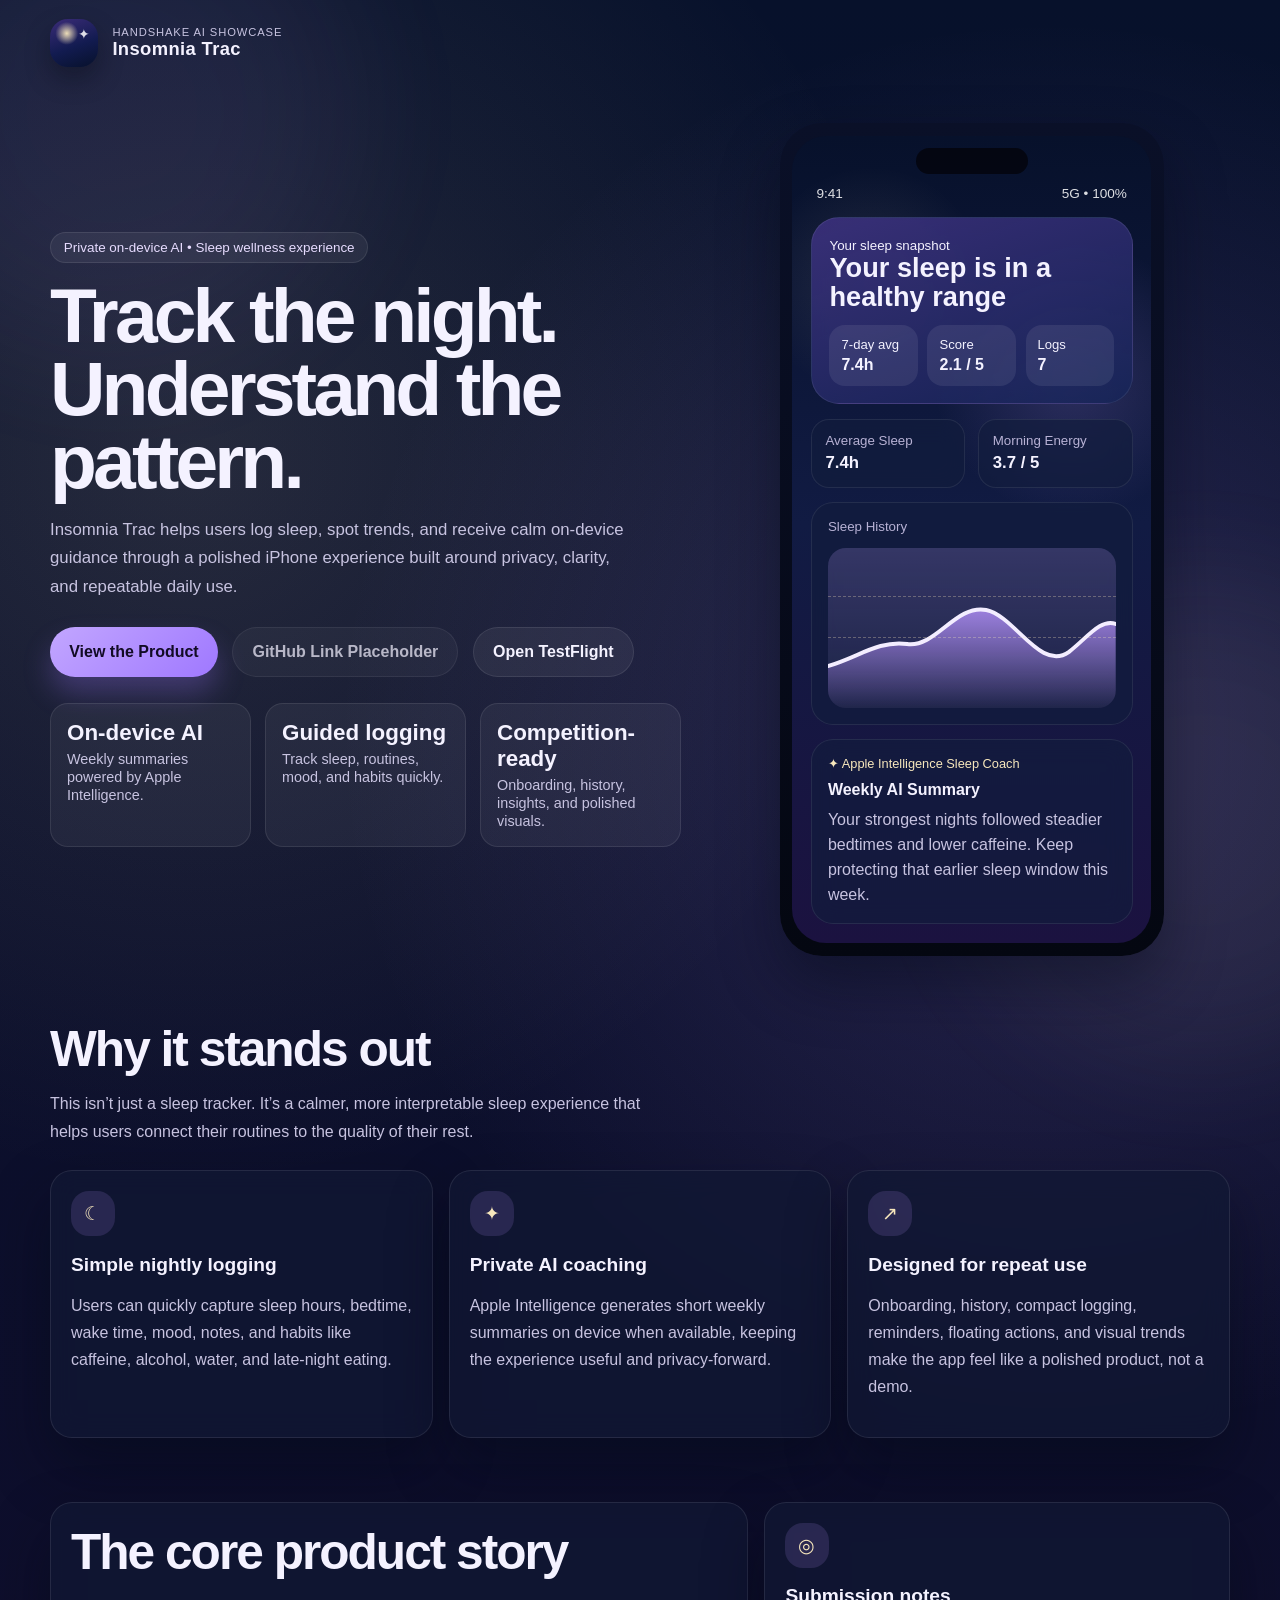
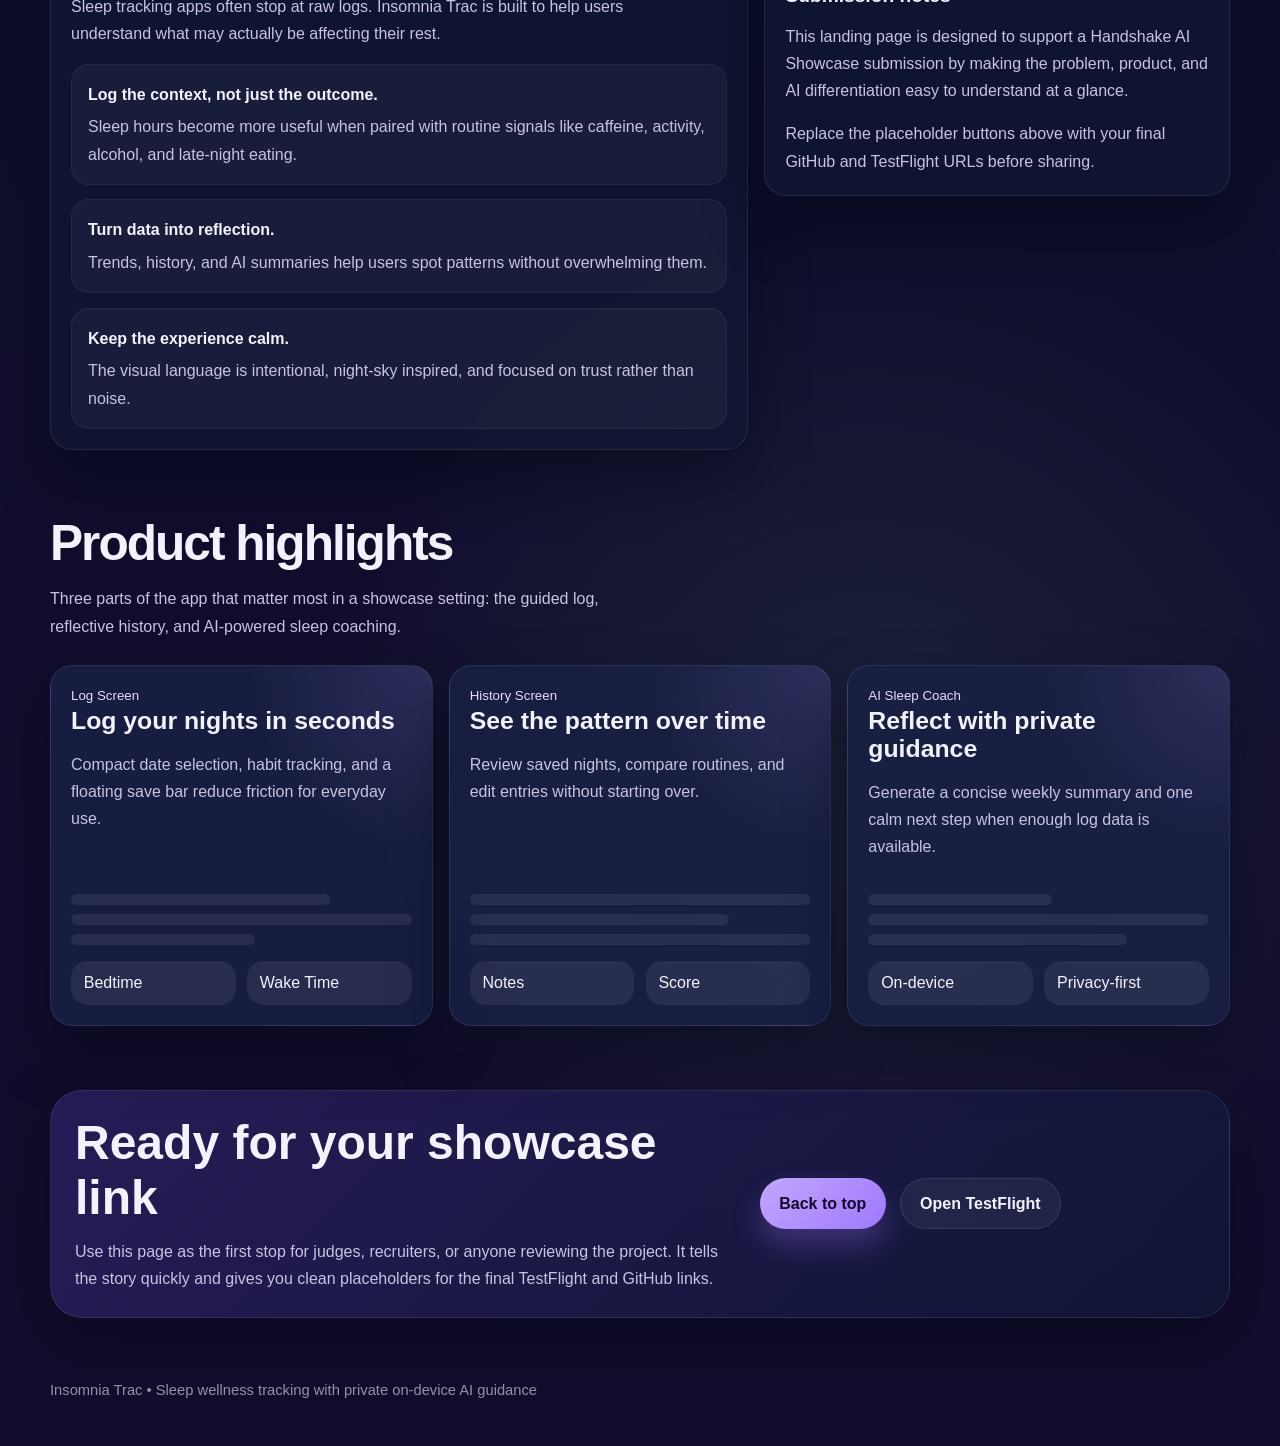
==== docs/index.html @ ce05b3ff "app creation" ====
<!DOCTYPE html>
<html lang="en">
<head>
    <meta charset="UTF-8">
    <meta name="viewport" content="width=device-width, initial-scale=1.0">
    <title>Insomnia Trac | Sleep Tracking With Private AI Guidance</title>
    <meta name="description" content="Insomnia Trac helps users log sleep, spot patterns, and get calm on-device AI guidance in a polished iPhone experience.">
    <style>
        :root {
            --bg-top: #07112b;
            --bg-bottom: #140c2d;
            --panel: rgba(17, 24, 52, 0.72);
            --panel-strong: rgba(24, 32, 68, 0.88);
            --line: rgba(255, 255, 255, 0.09);
            --text: #f4f2ff;
            --muted: #c7c3e0;
            --accent: #b894ff;
            --accent-soft: #e7dcff;
            --glow: #f7e7bc;
            --mint: #8bdcc1;
            --shadow: 0 28px 60px rgba(3, 7, 18, 0.42);
            --radius-xl: 32px;
            --radius-lg: 22px;
            --radius-md: 16px;
            --max-width: 1180px;
        }

        * {
            box-sizing: border-box;
        }

        html {
            scroll-behavior: smooth;
        }

        body {
            margin: 0;
            font-family: "Avenir Next", "Nunito Sans", "Trebuchet MS", sans-serif;
            color: var(--text);
            background:
                radial-gradient(circle at 15% 15%, rgba(247, 231, 188, 0.12), transparent 26%),
                radial-gradient(circle at 82% 24%, rgba(184, 148, 255, 0.18), transparent 28%),
                radial-gradient(circle at 68% 78%, rgba(139, 220, 193, 0.10), transparent 22%),
                linear-gradient(180deg, var(--bg-top), var(--bg-bottom));
            min-height: 100vh;
            overflow-x: hidden;
        }

        body::before,
        body::after {
            content: "";
            position: fixed;
            inset: auto;
            width: 30rem;
            height: 30rem;
            border-radius: 999px;
            filter: blur(72px);
            pointer-events: none;
            z-index: 0;
            opacity: 0.32;
            animation: drift 15s ease-in-out infinite alternate;
        }

        body::before {
            top: -8rem;
            left: -8rem;
            background: rgba(184, 148, 255, 0.24);
        }

        body::after {
            right: -10rem;
            bottom: -10rem;
            background: rgba(247, 231, 188, 0.18);
            animation-duration: 18s;
        }

        @keyframes drift {
            from {
                transform: translate3d(0, 0, 0) scale(0.96);
            }
            to {
                transform: translate3d(1.6rem, -1.2rem, 0) scale(1.05);
            }
        }

        @keyframes float {
            from {
                transform: translateY(0);
            }
            to {
                transform: translateY(-8px);
            }
        }

        @keyframes pulse {
            from {
                opacity: 0.65;
                transform: scale(0.98);
            }
            to {
                opacity: 1;
                transform: scale(1.03);
            }
        }

        a {
            color: inherit;
            text-decoration: none;
        }

        .page {
            position: relative;
            z-index: 1;
        }

        .container {
            width: min(var(--max-width), calc(100% - 2rem));
            margin: 0 auto;
        }

        .topbar {
            display: flex;
            align-items: center;
            justify-content: space-between;
            padding: 1.2rem 0 0.5rem;
        }

        .brand {
            display: flex;
            align-items: center;
            gap: 0.9rem;
        }

        .brand-mark {
            width: 3rem;
            height: 3rem;
            border-radius: 18px;
            background:
                radial-gradient(circle at 35% 30%, rgba(247, 231, 188, 0.95), transparent 25%),
                linear-gradient(160deg, #3b2c78, #121b50 56%, #07112b);
            box-shadow: 0 12px 24px rgba(5, 8, 18, 0.35);
            position: relative;
            overflow: hidden;
        }

        .brand-mark::after {
            content: "✦";
            position: absolute;
            right: 0.5rem;
            top: 0.45rem;
            font-size: 0.85rem;
            color: rgba(255, 255, 255, 0.85);
        }

        .brand-copy small {
            display: block;
            color: var(--muted);
            letter-spacing: 0.08em;
            text-transform: uppercase;
            font-size: 0.7rem;
        }

        .brand-copy strong {
            font-family: "Avenir Next Condensed", "Avenir Next", sans-serif;
            font-size: 1.15rem;
            letter-spacing: 0.02em;
        }

        .hero {
            display: grid;
            grid-template-columns: 1.1fr 0.9fr;
            gap: 2rem;
            align-items: center;
            padding: 3rem 0 2rem;
        }

        .eyebrow {
            display: inline-flex;
            align-items: center;
            gap: 0.5rem;
            padding: 0.45rem 0.8rem;
            border-radius: 999px;
            background: rgba(255, 255, 255, 0.06);
            border: 1px solid var(--line);
            color: var(--accent-soft);
            font-size: 0.84rem;
            margin-bottom: 1rem;
        }

        h1 {
            margin: 0;
            font-family: "Avenir Next Condensed", "Avenir Next", sans-serif;
            font-size: clamp(2.8rem, 6vw, 5rem);
            line-height: 0.95;
            letter-spacing: -0.05em;
        }

        .hero p {
            margin: 1.1rem 0 0;
            max-width: 36rem;
            color: var(--muted);
            font-size: 1.05rem;
            line-height: 1.7;
        }

        .hero-actions {
            display: flex;
            flex-wrap: wrap;
            gap: 0.9rem;
            margin-top: 1.6rem;
        }

        .button {
            display: inline-flex;
            align-items: center;
            justify-content: center;
            gap: 0.6rem;
            padding: 0.95rem 1.2rem;
            border-radius: 999px;
            font-weight: 700;
            transition: transform 180ms ease, background 180ms ease, border-color 180ms ease;
        }

        .button:hover {
            transform: translateY(-2px);
        }

        .button-primary {
            background: linear-gradient(135deg, #c2a6ff, #9f78ff);
            color: #120b25;
            box-shadow: 0 16px 28px rgba(159, 120, 255, 0.28);
        }

        .button-secondary {
            background: rgba(255, 255, 255, 0.06);
            border: 1px solid var(--line);
            color: var(--text);
        }

        .button-muted {
            opacity: 0.72;
            cursor: default;
        }

        .hero-stats {
            display: grid;
            grid-template-columns: repeat(3, minmax(0, 1fr));
            gap: 0.85rem;
            margin-top: 1.6rem;
        }

        .stat {
            background: rgba(255, 255, 255, 0.05);
            border: 1px solid var(--line);
            border-radius: 18px;
            padding: 1rem;
        }

        .stat strong {
            display: block;
            font-size: 1.4rem;
            margin-bottom: 0.25rem;
        }

        .stat span {
            color: var(--muted);
            font-size: 0.9rem;
        }

        .device-panel {
            display: flex;
            justify-content: center;
        }

        .device {
            width: min(100%, 24rem);
            padding: 0.8rem;
            border-radius: 42px;
            background: linear-gradient(180deg, #0a1028, #040711);
            box-shadow: var(--shadow);
            animation: float 4.5s ease-in-out infinite alternate;
        }

        .screen {
            position: relative;
            overflow: hidden;
            border-radius: 34px;
            min-height: 44rem;
            background:
                radial-gradient(circle at 22% 18%, rgba(247, 231, 188, 0.10), transparent 16%),
                radial-gradient(circle at 78% 30%, rgba(184, 148, 255, 0.18), transparent 22%),
                linear-gradient(180deg, #07112b, #111b43 48%, #1b1240);
            padding: 1.15rem;
        }

        .screen::before {
            content: "";
            position: absolute;
            top: 0.75rem;
            left: 50%;
            width: 7rem;
            height: 1.6rem;
            border-radius: 999px;
            transform: translateX(-50%);
            background: rgba(4, 6, 16, 0.92);
        }

        .status {
            display: flex;
            justify-content: space-between;
            align-items: center;
            margin-top: 2rem;
            color: rgba(255, 255, 255, 0.86);
            font-size: 0.85rem;
            padding: 0 0.35rem;
        }

        .app-shell {
            margin-top: 1rem;
        }

        .hero-card,
        .glass-card,
        .mini-card {
            border: 1px solid rgba(255, 255, 255, 0.08);
            backdrop-filter: blur(12px);
            background: rgba(19, 28, 61, 0.68);
        }

        .hero-card {
            border-radius: 28px;
            padding: 1.1rem;
            background: linear-gradient(160deg, rgba(60, 49, 126, 0.9), rgba(22, 37, 88, 0.82));
        }

        .hero-card .capsule-row {
            display: flex;
            gap: 0.6rem;
            margin-top: 0.9rem;
        }

        .capsule {
            flex: 1;
            border-radius: 16px;
            padding: 0.75rem;
            background: rgba(255, 255, 255, 0.08);
            font-size: 0.82rem;
        }

        .capsule strong {
            display: block;
            margin-top: 0.2rem;
            font-size: 1rem;
        }

        .grid {
            display: grid;
            grid-template-columns: repeat(2, minmax(0, 1fr));
            gap: 0.8rem;
            margin-top: 0.9rem;
        }

        .mini-card {
            border-radius: 18px;
            padding: 0.85rem;
        }

        .mini-card small,
        .glass-card small {
            color: rgba(231, 220, 255, 0.78);
            display: block;
            margin-bottom: 0.3rem;
        }

        .mini-card strong {
            font-size: 1.05rem;
        }

        .glass-card {
            border-radius: 22px;
            padding: 1rem;
            margin-top: 0.9rem;
        }

        .chart {
            margin-top: 0.85rem;
            height: 10rem;
            border-radius: 18px;
            background:
                linear-gradient(180deg, rgba(184, 148, 255, 0.18), rgba(184, 148, 255, 0.02)),
                rgba(255, 255, 255, 0.03);
            position: relative;
            overflow: hidden;
        }

        .chart::before,
        .chart::after {
            content: "";
            position: absolute;
            left: 0;
            right: 0;
            border-top: 1px dashed rgba(247, 231, 188, 0.3);
        }

        .chart::before {
            top: 30%;
        }

        .chart::after {
            top: 56%;
        }

        .chart svg {
            position: absolute;
            inset: 0;
            width: 100%;
            height: 100%;
        }

        .coach {
            display: grid;
            gap: 0.6rem;
        }

        .coach-badge {
            display: inline-flex;
            align-items: center;
            gap: 0.45rem;
            font-size: 0.8rem;
            color: var(--glow);
        }

        section {
            padding: 2rem 0;
        }

        .section-heading {
            max-width: 38rem;
            margin-bottom: 1.5rem;
        }

        .section-heading h2 {
            margin: 0;
            font-family: "Avenir Next Condensed", "Avenir Next", sans-serif;
            font-size: clamp(2rem, 4vw, 3.1rem);
            letter-spacing: -0.04em;
        }

        .section-heading p {
            margin: 0.8rem 0 0;
            color: var(--muted);
            line-height: 1.75;
        }

        .feature-grid,
        .story-grid,
        .showcase-grid {
            display: grid;
            gap: 1rem;
        }

        .feature-grid {
            grid-template-columns: repeat(3, minmax(0, 1fr));
        }

        .story-grid {
            grid-template-columns: 1.2fr 0.8fr;
            align-items: start;
        }

        .showcase-grid {
            grid-template-columns: repeat(3, minmax(0, 1fr));
        }

        .card {
            border-radius: var(--radius-lg);
            border: 1px solid var(--line);
            background: var(--panel);
            backdrop-filter: blur(14px);
            padding: 1.25rem;
            box-shadow: var(--shadow);
        }

        .card h3 {
            margin: 0.2rem 0 0.65rem;
            font-size: 1.2rem;
        }

        .card p,
        .card li {
            color: var(--muted);
            line-height: 1.7;
        }

        .icon-chip {
            width: 2.8rem;
            height: 2.8rem;
            display: inline-flex;
            align-items: center;
            justify-content: center;
            border-radius: 18px;
            margin-bottom: 0.9rem;
            background: rgba(184, 148, 255, 0.15);
            color: var(--glow);
            font-size: 1.2rem;
        }

        .story-points {
            display: grid;
            gap: 0.9rem;
            padding-left: 0;
            list-style: none;
            margin: 0;
        }

        .story-points li {
            padding: 1rem;
            border-radius: 18px;
            background: rgba(255, 255, 255, 0.04);
            border: 1px solid rgba(255, 255, 255, 0.06);
        }

        .mockup-card {
            min-height: 18rem;
            display: flex;
            flex-direction: column;
            justify-content: space-between;
            background:
                radial-gradient(circle at top right, rgba(184, 148, 255, 0.14), transparent 35%),
                var(--panel-strong);
        }

        .mockup-card h3 {
            font-family: "Avenir Next Condensed", "Avenir Next", sans-serif;
            font-size: 1.55rem;
            margin-bottom: 0.5rem;
        }

        .mockup-lines {
            display: grid;
            gap: 0.55rem;
            margin-top: 1.1rem;
        }

        .line {
            height: 0.7rem;
            border-radius: 999px;
            background: rgba(255, 255, 255, 0.07);
        }

        .line.short {
            width: 54%;
        }

        .line.medium {
            width: 76%;
        }

        .line.long {
            width: 100%;
        }

        .bottom-panel {
            margin-top: 1rem;
            display: flex;
            gap: 0.7rem;
        }

        .bottom-pill {
            flex: 1;
            padding: 0.8rem;
            border-radius: 16px;
            background: rgba(255, 255, 255, 0.07);
        }

        .cta-panel {
            display: grid;
            gap: 1.1rem;
            align-items: center;
            grid-template-columns: 1.2fr 0.8fr;
            padding: 1.5rem;
            border-radius: var(--radius-xl);
            border: 1px solid var(--line);
            background:
                linear-gradient(135deg, rgba(40, 30, 92, 0.9), rgba(15, 23, 53, 0.85));
            box-shadow: var(--shadow);
        }

        .cta-panel h2 {
            margin: 0;
            font-size: clamp(2rem, 3.8vw, 3rem);
            font-family: "Avenir Next Condensed", "Avenir Next", sans-serif;
        }

        .cta-panel p {
            margin: 0.85rem 0 0;
            color: var(--muted);
            line-height: 1.7;
        }

        footer {
            padding: 2rem 0 3rem;
            color: rgba(255, 255, 255, 0.55);
            font-size: 0.92rem;
        }

        @media (max-width: 980px) {
            .hero,
            .story-grid,
            .cta-panel,
            .feature-grid,
            .showcase-grid {
                grid-template-columns: 1fr;
            }

            .device {
                width: min(100%, 22rem);
            }

            .hero {
                padding-top: 2rem;
            }

            .hero-stats {
                grid-template-columns: 1fr;
            }
        }

        @media (max-width: 640px) {
            .container {
                width: min(100% - 1.25rem, var(--max-width));
            }

            .topbar {
                padding-top: 1rem;
            }

            .screen {
                min-height: 39rem;
            }

            .hero-actions {
                flex-direction: column;
            }

            .button {
                width: 100%;
            }
        }
    </style>
</head>
<body>
    <div class="page">
        <header class="container">
            <div class="topbar">
                <a class="brand" href="#top">
                    <div class="brand-mark" aria-hidden="true"></div>
                    <div class="brand-copy">
                        <small>Handshake AI Showcase</small>
                        <strong>Insomnia Trac</strong>
                    </div>
                </a>
            </div>

            <div class="hero" id="top">
                <div>
                    <div class="eyebrow">Private on-device AI • Sleep wellness experience</div>
                    <h1>Track the night. Understand the pattern.</h1>
                    <p>Insomnia Trac helps users log sleep, spot trends, and receive calm on-device guidance through a polished iPhone experience built around privacy, clarity, and repeatable daily use.</p>

                    <div class="hero-actions">
                        <a class="button button-primary" href="#showcase">View the Product</a>
                        <a class="button button-secondary button-muted" href="#">GitHub Link Placeholder</a>
                        <a class="button button-secondary" href="https://testflight.apple.com/join/ceAC2FVG" target="_blank" rel="noreferrer">Open TestFlight</a>
                    </div>

                    <div class="hero-stats">
                        <div class="stat">
                            <strong>On-device AI</strong>
                            <span>Weekly summaries powered by Apple Intelligence.</span>
                        </div>
                        <div class="stat">
                            <strong>Guided logging</strong>
                            <span>Track sleep, routines, mood, and habits quickly.</span>
                        </div>
                        <div class="stat">
                            <strong>Competition-ready</strong>
                            <span>Onboarding, history, insights, and polished visuals.</span>
                        </div>
                    </div>
                </div>

                <div class="device-panel">
                    <div class="device" aria-label="Insomnia Trac overview mockup">
                        <div class="screen">
                            <div class="status">
                                <span>9:41</span>
                                <span>5G • 100%</span>
                            </div>

                            <div class="app-shell">
                                <div class="hero-card">
                                    <small>Your sleep snapshot</small>
                                    <strong style="display:block;font-size:1.7rem;line-height:1.05;">Your sleep is in a healthy range</strong>
                                    <div class="capsule-row">
                                        <div class="capsule">7-day avg<strong>7.4h</strong></div>
                                        <div class="capsule">Score<strong>2.1 / 5</strong></div>
                                        <div class="capsule">Logs<strong>7</strong></div>
                                    </div>
                                </div>

                                <div class="grid">
                                    <div class="mini-card">
                                        <small>Average Sleep</small>
                                        <strong>7.4h</strong>
                                    </div>
                                    <div class="mini-card">
                                        <small>Morning Energy</small>
                                        <strong>3.7 / 5</strong>
                                    </div>
                                </div>

                                <div class="glass-card">
                                    <small>Sleep History</small>
                                    <div class="chart">
                                        <svg viewBox="0 0 320 160" preserveAspectRatio="none" aria-hidden="true">
                                            <defs>
                                                <linearGradient id="areaFade" x1="0" x2="0" y1="0" y2="1">
                                                    <stop offset="0%" stop-color="rgba(184,148,255,0.8)"></stop>
                                                    <stop offset="100%" stop-color="rgba(184,148,255,0.02)"></stop>
                                                </linearGradient>
                                            </defs>
                                            <path d="M0,118 C32,110 56,92 88,96 C120,100 142,56 176,62 C208,68 236,124 268,104 C288,90 304,70 320,76 L320,160 L0,160 Z" fill="url(#areaFade)"></path>
                                            <path d="M0,118 C32,110 56,92 88,96 C120,100 142,56 176,62 C208,68 236,124 268,104 C288,90 304,70 320,76" fill="none" stroke="#f3edff" stroke-width="4" stroke-linecap="round"></path>
                                        </svg>
                                    </div>
                                </div>

                                <div class="glass-card coach">
                                    <div class="coach-badge">✦ Apple Intelligence Sleep Coach</div>
                                    <strong>Weekly AI Summary</strong>
                                    <span style="color:var(--muted);line-height:1.55;">Your strongest nights followed steadier bedtimes and lower caffeine. Keep protecting that earlier sleep window this week.</span>
                                </div>
                            </div>
                        </div>
                    </div>
                </div>
            </div>
        </header>

        <main>
            <section class="container">
                <div class="section-heading">
                    <h2>Why it stands out</h2>
                    <p>This isn’t just a sleep tracker. It’s a calmer, more interpretable sleep experience that helps users connect their routines to the quality of their rest.</p>
                </div>

                <div class="feature-grid">
                    <article class="card">
                        <div class="icon-chip">☾</div>
                        <h3>Simple nightly logging</h3>
                        <p>Users can quickly capture sleep hours, bedtime, wake time, mood, notes, and habits like caffeine, alcohol, water, and late-night eating.</p>
                    </article>

                    <article class="card">
                        <div class="icon-chip">✦</div>
                        <h3>Private AI coaching</h3>
                        <p>Apple Intelligence generates short weekly summaries on device when available, keeping the experience useful and privacy-forward.</p>
                    </article>

                    <article class="card">
                        <div class="icon-chip">↗</div>
                        <h3>Designed for repeat use</h3>
                        <p>Onboarding, history, compact logging, reminders, floating actions, and visual trends make the app feel like a polished product, not a demo.</p>
                    </article>
                </div>
            </section>

            <section class="container">
                <div class="story-grid">
                    <div class="card">
                        <div class="section-heading" style="margin-bottom:1rem;">
                            <h2>The core product story</h2>
                            <p>Sleep tracking apps often stop at raw logs. Insomnia Trac is built to help users understand what may actually be affecting their rest.</p>
                        </div>

                        <ul class="story-points">
                            <li><strong style="display:block;color:var(--text);margin-bottom:0.35rem;">Log the context, not just the outcome.</strong> Sleep hours become more useful when paired with routine signals like caffeine, activity, alcohol, and late-night eating.</li>
                            <li><strong style="display:block;color:var(--text);margin-bottom:0.35rem;">Turn data into reflection.</strong> Trends, history, and AI summaries help users spot patterns without overwhelming them.</li>
                            <li><strong style="display:block;color:var(--text);margin-bottom:0.35rem;">Keep the experience calm.</strong> The visual language is intentional, night-sky inspired, and focused on trust rather than noise.</li>
                        </ul>
                    </div>

                    <aside class="card">
                        <div class="icon-chip">◎</div>
                        <h3>Submission notes</h3>
                        <p>This landing page is designed to support a Handshake AI Showcase submission by making the problem, product, and AI differentiation easy to understand at a glance.</p>
                        <p style="margin-bottom:0;">Replace the placeholder buttons above with your final GitHub and TestFlight URLs before sharing.</p>
                    </aside>
                </div>
            </section>

            <section class="container" id="showcase">
                <div class="section-heading">
                    <h2>Product highlights</h2>
                    <p>Three parts of the app that matter most in a showcase setting: the guided log, reflective history, and AI-powered sleep coaching.</p>
                </div>

                <div class="showcase-grid">
                    <article class="card mockup-card">
                        <div>
                            <small style="color:var(--accent-soft);">Log Screen</small>
                            <h3>Log your nights in seconds</h3>
                            <p>Compact date selection, habit tracking, and a floating save bar reduce friction for everyday use.</p>
                        </div>
                        <div>
                            <div class="mockup-lines">
                                <div class="line medium"></div>
                                <div class="line long"></div>
                                <div class="line short"></div>
                            </div>
                            <div class="bottom-panel">
                                <div class="bottom-pill">Bedtime</div>
                                <div class="bottom-pill">Wake Time</div>
                            </div>
                        </div>
                    </article>

                    <article class="card mockup-card">
                        <div>
                            <small style="color:var(--accent-soft);">History Screen</small>
                            <h3>See the pattern over time</h3>
                            <p>Review saved nights, compare routines, and edit entries without starting over.</p>
                        </div>
                        <div>
                            <div class="mockup-lines">
                                <div class="line long"></div>
                                <div class="line medium"></div>
                                <div class="line long"></div>
                            </div>
                            <div class="bottom-panel">
                                <div class="bottom-pill">Notes</div>
                                <div class="bottom-pill">Score</div>
                            </div>
                        </div>
                    </article>

                    <article class="card mockup-card">
                        <div>
                            <small style="color:var(--accent-soft);">AI Sleep Coach</small>
                            <h3>Reflect with private guidance</h3>
                            <p>Generate a concise weekly summary and one calm next step when enough log data is available.</p>
                        </div>
                        <div>
                            <div class="mockup-lines">
                                <div class="line short"></div>
                                <div class="line long"></div>
                                <div class="line medium"></div>
                            </div>
                            <div class="bottom-panel">
                                <div class="bottom-pill">On-device</div>
                                <div class="bottom-pill">Privacy-first</div>
                            </div>
                        </div>
                    </article>
                </div>
            </section>

            <section class="container">
                <div class="cta-panel">
                    <div>
                        <h2>Ready for your showcase link</h2>
                        <p>Use this page as the first stop for judges, recruiters, or anyone reviewing the project. It tells the story quickly and gives you clean placeholders for the final TestFlight and GitHub links.</p>
                    </div>
                    <div class="hero-actions" style="margin-top:0;">
                        <a class="button button-primary" href="#top">Back to top</a>
                        <a class="button button-secondary" href="https://testflight.apple.com/join/ceAC2FVG" target="_blank" rel="noreferrer">Open TestFlight</a>
                    </div>
                </div>
            </section>
        </main>

        <footer class="container">
            <div>Insomnia Trac • Sleep wellness tracking with private on-device AI guidance</div>
        </footer>
    </div>
</body>
</html>
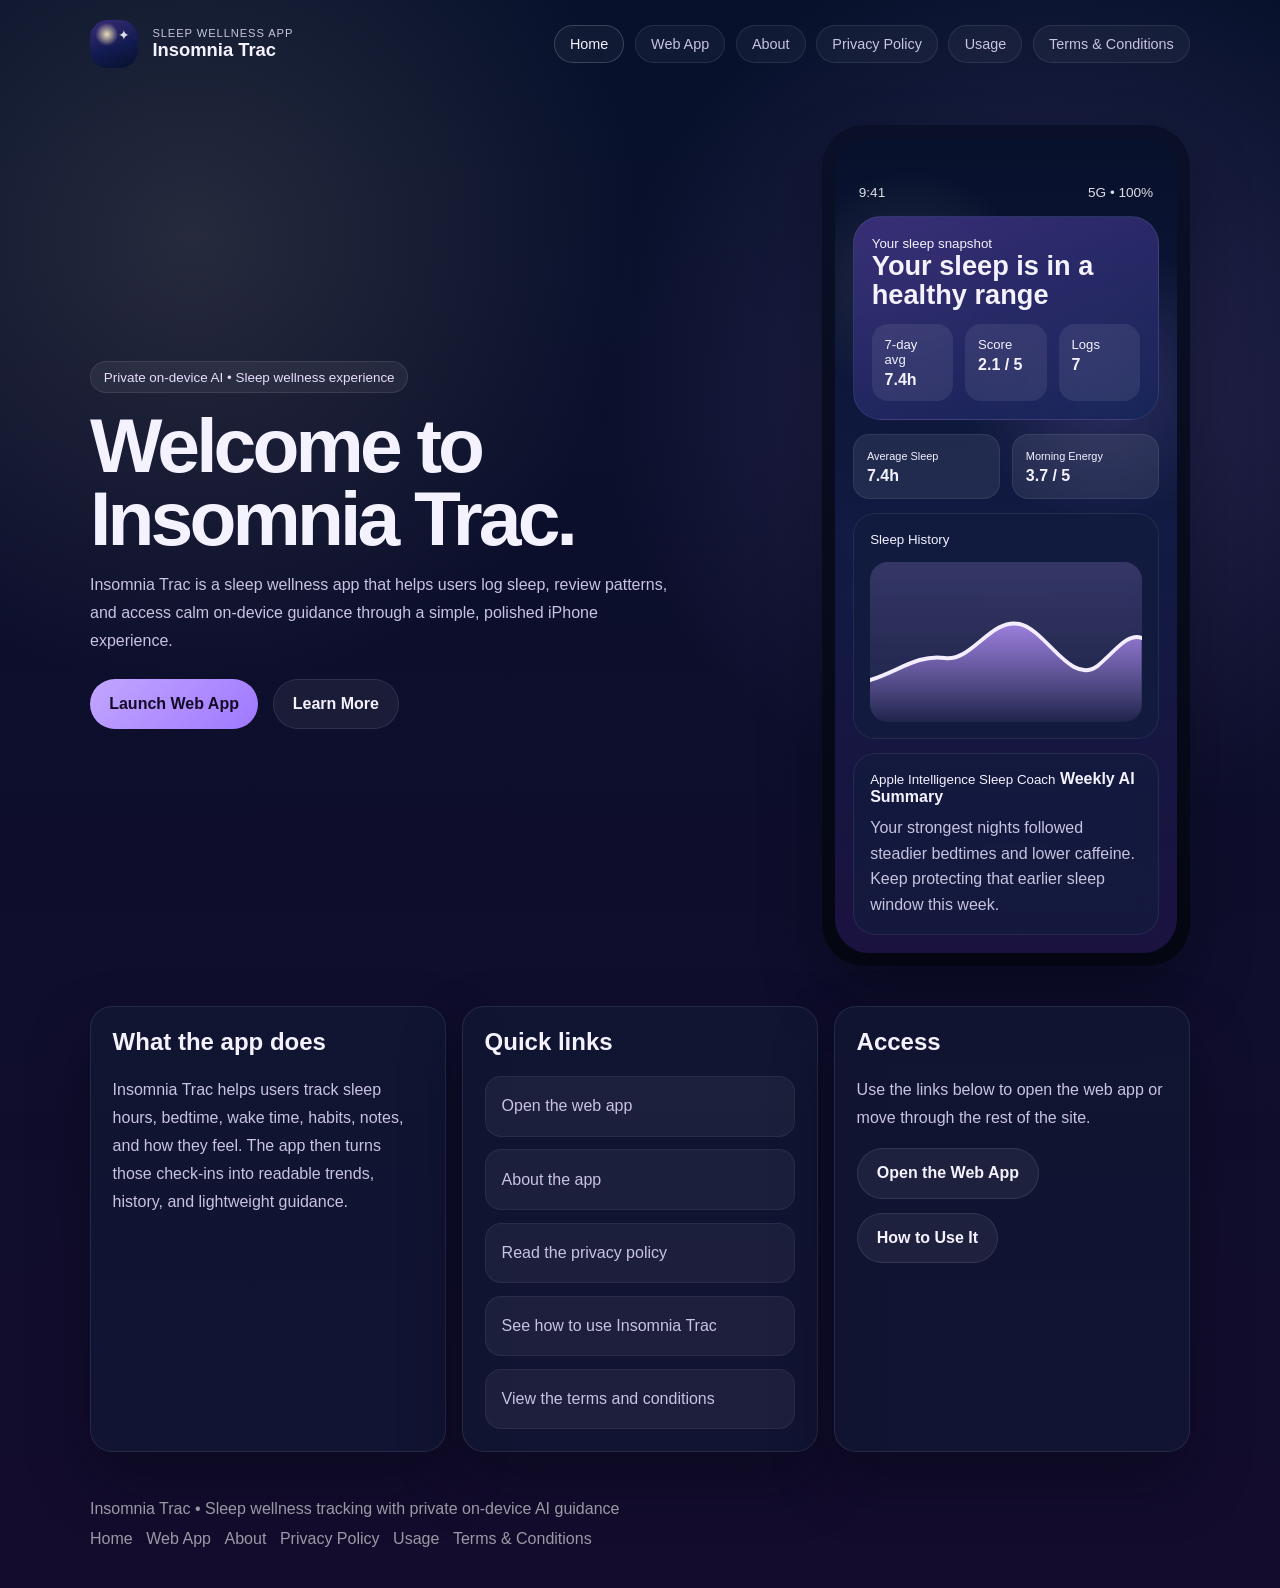
==== commit ff62ac15: "updates" ====
--- a/docs/index.html
+++ b/docs/index.html
@@ -3,104 +3,38 @@
 <head>
     <meta charset="UTF-8">
     <meta name="viewport" content="width=device-width, initial-scale=1.0">
-    <title>Insomnia Trac | Sleep Tracking With Private AI Guidance</title>
-    <meta name="description" content="Insomnia Trac helps users log sleep, spot patterns, and get calm on-device AI guidance in a polished iPhone experience.">
+    <title>Insomnia Trac | Home</title>
+    <meta name="description" content="Insomnia Trac is a sleep wellness app that helps users log sleep, review patterns, and access private on-device AI guidance.">
     <style>
         :root {
             --bg-top: #07112b;
             --bg-bottom: #140c2d;
-            --panel: rgba(17, 24, 52, 0.72);
-            --panel-strong: rgba(24, 32, 68, 0.88);
+            --panel: rgba(17, 24, 52, 0.78);
+            --panel-strong: rgba(24, 32, 68, 0.9);
             --line: rgba(255, 255, 255, 0.09);
             --text: #f4f2ff;
             --muted: #c7c3e0;
             --accent: #b894ff;
             --accent-soft: #e7dcff;
             --glow: #f7e7bc;
-            --mint: #8bdcc1;
             --shadow: 0 28px 60px rgba(3, 7, 18, 0.42);
             --radius-xl: 32px;
             --radius-lg: 22px;
-            --radius-md: 16px;
-            --max-width: 1180px;
         }
 
         * {
             box-sizing: border-box;
         }
 
-        html {
-            scroll-behavior: smooth;
-        }
-
         body {
             margin: 0;
-            font-family: "Avenir Next", "Nunito Sans", "Trebuchet MS", sans-serif;
+            font-family: "Avenir Next", "Nunito Sans", sans-serif;
             color: var(--text);
             background:
                 radial-gradient(circle at 15% 15%, rgba(247, 231, 188, 0.12), transparent 26%),
                 radial-gradient(circle at 82% 24%, rgba(184, 148, 255, 0.18), transparent 28%),
-                radial-gradient(circle at 68% 78%, rgba(139, 220, 193, 0.10), transparent 22%),
                 linear-gradient(180deg, var(--bg-top), var(--bg-bottom));
             min-height: 100vh;
-            overflow-x: hidden;
-        }
-
-        body::before,
-        body::after {
-            content: "";
-            position: fixed;
-            inset: auto;
-            width: 30rem;
-            height: 30rem;
-            border-radius: 999px;
-            filter: blur(72px);
-            pointer-events: none;
-            z-index: 0;
-            opacity: 0.32;
-            animation: drift 15s ease-in-out infinite alternate;
-        }
-
-        body::before {
-            top: -8rem;
-            left: -8rem;
-            background: rgba(184, 148, 255, 0.24);
-        }
-
-        body::after {
-            right: -10rem;
-            bottom: -10rem;
-            background: rgba(247, 231, 188, 0.18);
-            animation-duration: 18s;
-        }
-
-        @keyframes drift {
-            from {
-                transform: translate3d(0, 0, 0) scale(0.96);
-            }
-            to {
-                transform: translate3d(1.6rem, -1.2rem, 0) scale(1.05);
-            }
-        }
-
-        @keyframes float {
-            from {
-                transform: translateY(0);
-            }
-            to {
-                transform: translateY(-8px);
-            }
-        }
-
-        @keyframes pulse {
-            from {
-                opacity: 0.65;
-                transform: scale(0.98);
-            }
-            to {
-                opacity: 1;
-                transform: scale(1.03);
-            }
         }
 
         a {
@@ -108,21 +42,17 @@
             text-decoration: none;
         }
 
-        .page {
-            position: relative;
-            z-index: 1;
-        }
-
         .container {
-            width: min(var(--max-width), calc(100% - 2rem));
+            width: min(1100px, calc(100% - 2rem));
             margin: 0 auto;
         }
 
         .topbar {
             display: flex;
+            justify-content: space-between;
             align-items: center;
-            justify-content: space-between;
-            padding: 1.2rem 0 0.5rem;
+            gap: 1rem;
+            padding: 1.25rem 0 0.75rem;
         }
 
         .brand {
@@ -138,16 +68,14 @@
             background:
                 radial-gradient(circle at 35% 30%, rgba(247, 231, 188, 0.95), transparent 25%),
                 linear-gradient(160deg, #3b2c78, #121b50 56%, #07112b);
-            box-shadow: 0 12px 24px rgba(5, 8, 18, 0.35);
             position: relative;
-            overflow: hidden;
         }
 
         .brand-mark::after {
             content: "✦";
             position: absolute;
+            top: 0.45rem;
             right: 0.5rem;
-            top: 0.45rem;
             font-size: 0.85rem;
             color: rgba(255, 255, 255, 0.85);
         }
@@ -155,80 +83,86 @@
         .brand-copy small {
             display: block;
             color: var(--muted);
+            text-transform: uppercase;
             letter-spacing: 0.08em;
-            text-transform: uppercase;
             font-size: 0.7rem;
         }
 
         .brand-copy strong {
-            font-family: "Avenir Next Condensed", "Avenir Next", sans-serif;
             font-size: 1.15rem;
-            letter-spacing: 0.02em;
+        }
+
+        .site-nav {
+            display: flex;
+            flex-wrap: wrap;
+            gap: 0.65rem;
+        }
+
+        .site-nav a {
+            padding: 0.62rem 0.95rem;
+            border-radius: 999px;
+            border: 1px solid var(--line);
+            background: rgba(255, 255, 255, 0.04);
+            color: var(--muted);
+            font-size: 0.9rem;
+        }
+
+        .site-nav a.active {
+            color: var(--text);
+            border-color: rgba(255, 255, 255, 0.18);
         }
 
         .hero {
             display: grid;
             grid-template-columns: 1.1fr 0.9fr;
-            gap: 2rem;
+            gap: 1.5rem;
             align-items: center;
-            padding: 3rem 0 2rem;
+            padding: 2.8rem 0 2rem;
         }
 
         .eyebrow {
             display: inline-flex;
-            align-items: center;
-            gap: 0.5rem;
             padding: 0.45rem 0.8rem;
             border-radius: 999px;
+            border: 1px solid var(--line);
             background: rgba(255, 255, 255, 0.06);
-            border: 1px solid var(--line);
             color: var(--accent-soft);
             font-size: 0.84rem;
-            margin-bottom: 1rem;
         }
 
         h1 {
-            margin: 0;
-            font-family: "Avenir Next Condensed", "Avenir Next", sans-serif;
-            font-size: clamp(2.8rem, 6vw, 5rem);
+            margin: 1rem 0 0;
+            font-size: clamp(2.7rem, 6vw, 4.8rem);
             line-height: 0.95;
             letter-spacing: -0.05em;
         }
 
-        .hero p {
-            margin: 1.1rem 0 0;
-            max-width: 36rem;
+        .lead {
+            margin-top: 1rem;
             color: var(--muted);
-            font-size: 1.05rem;
-            line-height: 1.7;
+            line-height: 1.75;
+            max-width: 40rem;
         }
 
         .hero-actions {
             display: flex;
             flex-wrap: wrap;
             gap: 0.9rem;
-            margin-top: 1.6rem;
+            margin-top: 1.5rem;
         }
 
         .button {
             display: inline-flex;
             align-items: center;
             justify-content: center;
-            gap: 0.6rem;
             padding: 0.95rem 1.2rem;
             border-radius: 999px;
             font-weight: 700;
-            transition: transform 180ms ease, background 180ms ease, border-color 180ms ease;
-        }
-
-        .button:hover {
-            transform: translateY(-2px);
         }
 
         .button-primary {
             background: linear-gradient(135deg, #c2a6ff, #9f78ff);
             color: #120b25;
-            box-shadow: 0 16px 28px rgba(159, 120, 255, 0.28);
         }
 
         .button-secondary {
@@ -237,177 +171,95 @@
             color: var(--text);
         }
 
-        .button-muted {
-            opacity: 0.72;
-            cursor: default;
-        }
-
-        .hero-stats {
-            display: grid;
-            grid-template-columns: repeat(3, minmax(0, 1fr));
-            gap: 0.85rem;
-            margin-top: 1.6rem;
-        }
-
-        .stat {
-            background: rgba(255, 255, 255, 0.05);
-            border: 1px solid var(--line);
-            border-radius: 18px;
-            padding: 1rem;
-        }
-
-        .stat strong {
-            display: block;
-            font-size: 1.4rem;
-            margin-bottom: 0.25rem;
-        }
-
-        .stat span {
-            color: var(--muted);
-            font-size: 0.9rem;
-        }
-
-        .device-panel {
-            display: flex;
-            justify-content: center;
-        }
-
         .device {
-            width: min(100%, 24rem);
             padding: 0.8rem;
             border-radius: 42px;
             background: linear-gradient(180deg, #0a1028, #040711);
             box-shadow: var(--shadow);
-            animation: float 4.5s ease-in-out infinite alternate;
+            width: min(100%, 23rem);
+            margin-left: auto;
         }
 
         .screen {
-            position: relative;
-            overflow: hidden;
             border-radius: 34px;
-            min-height: 44rem;
+            padding: 1.15rem;
+            min-height: 41rem;
             background:
                 radial-gradient(circle at 22% 18%, rgba(247, 231, 188, 0.10), transparent 16%),
                 radial-gradient(circle at 78% 30%, rgba(184, 148, 255, 0.18), transparent 22%),
                 linear-gradient(180deg, #07112b, #111b43 48%, #1b1240);
-            padding: 1.15rem;
-        }
-
-        .screen::before {
-            content: "";
-            position: absolute;
-            top: 0.75rem;
-            left: 50%;
-            width: 7rem;
-            height: 1.6rem;
-            border-radius: 999px;
-            transform: translateX(-50%);
-            background: rgba(4, 6, 16, 0.92);
         }
 
         .status {
             display: flex;
             justify-content: space-between;
-            align-items: center;
-            margin-top: 2rem;
             color: rgba(255, 255, 255, 0.86);
             font-size: 0.85rem;
+            margin-top: 1.8rem;
             padding: 0 0.35rem;
         }
 
-        .app-shell {
+        .hero-card,
+        .mini-card,
+        .glass-card {
+            border: 1px solid rgba(255, 255, 255, 0.08);
+            background: rgba(19, 28, 61, 0.68);
+            backdrop-filter: blur(12px);
+        }
+
+        .hero-card {
             margin-top: 1rem;
-        }
-
-        .hero-card,
-        .glass-card,
-        .mini-card {
-            border: 1px solid rgba(255, 255, 255, 0.08);
-            backdrop-filter: blur(12px);
-            background: rgba(19, 28, 61, 0.68);
-        }
-
-        .hero-card {
             border-radius: 28px;
             padding: 1.1rem;
             background: linear-gradient(160deg, rgba(60, 49, 126, 0.9), rgba(22, 37, 88, 0.82));
         }
 
-        .hero-card .capsule-row {
-            display: flex;
-            gap: 0.6rem;
+        .capsule-row,
+        .mini-grid {
+            display: grid;
+            gap: 0.75rem;
+        }
+
+        .capsule-row {
+            grid-template-columns: repeat(3, 1fr);
             margin-top: 0.9rem;
         }
 
-        .capsule {
-            flex: 1;
+        .capsule,
+        .mini-card {
             border-radius: 16px;
-            padding: 0.75rem;
+            padding: 0.8rem;
             background: rgba(255, 255, 255, 0.08);
             font-size: 0.82rem;
         }
 
-        .capsule strong {
+        .capsule strong,
+        .mini-card strong {
             display: block;
-            margin-top: 0.2rem;
+            margin-top: 0.25rem;
             font-size: 1rem;
         }
 
-        .grid {
-            display: grid;
-            grid-template-columns: repeat(2, minmax(0, 1fr));
-            gap: 0.8rem;
+        .mini-grid {
+            grid-template-columns: repeat(2, 1fr);
             margin-top: 0.9rem;
         }
 
-        .mini-card {
-            border-radius: 18px;
-            padding: 0.85rem;
-        }
-
-        .mini-card small,
-        .glass-card small {
-            color: rgba(231, 220, 255, 0.78);
-            display: block;
-            margin-bottom: 0.3rem;
-        }
-
-        .mini-card strong {
-            font-size: 1.05rem;
-        }
-
         .glass-card {
+            margin-top: 0.9rem;
             border-radius: 22px;
             padding: 1rem;
-            margin-top: 0.9rem;
         }
 
         .chart {
             margin-top: 0.85rem;
             height: 10rem;
             border-radius: 18px;
+            position: relative;
+            overflow: hidden;
             background:
                 linear-gradient(180deg, rgba(184, 148, 255, 0.18), rgba(184, 148, 255, 0.02)),
                 rgba(255, 255, 255, 0.03);
-            position: relative;
-            overflow: hidden;
-        }
-
-        .chart::before,
-        .chart::after {
-            content: "";
-            position: absolute;
-            left: 0;
-            right: 0;
-            border-top: 1px dashed rgba(247, 231, 188, 0.3);
-        }
-
-        .chart::before {
-            top: 30%;
-        }
-
-        .chart::after {
-            top: 56%;
         }
 
         .chart svg {
@@ -417,230 +269,89 @@
             height: 100%;
         }
 
-        .coach {
+        .content-grid {
             display: grid;
-            gap: 0.6rem;
-        }
-
-        .coach-badge {
-            display: inline-flex;
-            align-items: center;
-            gap: 0.45rem;
-            font-size: 0.8rem;
-            color: var(--glow);
-        }
-
-        section {
-            padding: 2rem 0;
-        }
-
-        .section-heading {
-            max-width: 38rem;
-            margin-bottom: 1.5rem;
-        }
-
-        .section-heading h2 {
-            margin: 0;
-            font-family: "Avenir Next Condensed", "Avenir Next", sans-serif;
-            font-size: clamp(2rem, 4vw, 3.1rem);
-            letter-spacing: -0.04em;
-        }
-
-        .section-heading p {
-            margin: 0.8rem 0 0;
-            color: var(--muted);
-            line-height: 1.75;
-        }
-
-        .feature-grid,
-        .story-grid,
-        .showcase-grid {
-            display: grid;
+            grid-template-columns: repeat(3, 1fr);
             gap: 1rem;
-        }
-
-        .feature-grid {
-            grid-template-columns: repeat(3, minmax(0, 1fr));
-        }
-
-        .story-grid {
-            grid-template-columns: 1.2fr 0.8fr;
-            align-items: start;
-        }
-
-        .showcase-grid {
-            grid-template-columns: repeat(3, minmax(0, 1fr));
+            padding: 0.5rem 0 2rem;
         }
 
         .card {
+            background: var(--panel);
+            border: 1px solid var(--line);
             border-radius: var(--radius-lg);
-            border: 1px solid var(--line);
-            background: var(--panel);
-            backdrop-filter: blur(14px);
-            padding: 1.25rem;
+            padding: 1.35rem;
             box-shadow: var(--shadow);
         }
 
+        .card h2,
         .card h3 {
-            margin: 0.2rem 0 0.65rem;
-            font-size: 1.2rem;
+            margin-top: 0;
         }
 
         .card p,
         .card li {
             color: var(--muted);
-            line-height: 1.7;
-        }
-
-        .icon-chip {
-            width: 2.8rem;
-            height: 2.8rem;
-            display: inline-flex;
-            align-items: center;
-            justify-content: center;
-            border-radius: 18px;
-            margin-bottom: 0.9rem;
-            background: rgba(184, 148, 255, 0.15);
-            color: var(--glow);
-            font-size: 1.2rem;
-        }
-
-        .story-points {
+            line-height: 1.75;
+        }
+
+        .link-list {
             display: grid;
-            gap: 0.9rem;
+            gap: 0.8rem;
             padding-left: 0;
             list-style: none;
             margin: 0;
         }
 
-        .story-points li {
-            padding: 1rem;
-            border-radius: 18px;
-            background: rgba(255, 255, 255, 0.04);
+        .link-list a {
+            display: block;
+            padding: 0.95rem 1rem;
+            border-radius: 16px;
+            background: rgba(255, 255, 255, 0.05);
             border: 1px solid rgba(255, 255, 255, 0.06);
         }
 
-        .mockup-card {
-            min-height: 18rem;
-            display: flex;
-            flex-direction: column;
-            justify-content: space-between;
-            background:
-                radial-gradient(circle at top right, rgba(184, 148, 255, 0.14), transparent 35%),
-                var(--panel-strong);
-        }
-
-        .mockup-card h3 {
-            font-family: "Avenir Next Condensed", "Avenir Next", sans-serif;
-            font-size: 1.55rem;
-            margin-bottom: 0.5rem;
-        }
-
-        .mockup-lines {
-            display: grid;
-            gap: 0.55rem;
-            margin-top: 1.1rem;
-        }
-
-        .line {
-            height: 0.7rem;
-            border-radius: 999px;
-            background: rgba(255, 255, 255, 0.07);
-        }
-
-        .line.short {
-            width: 54%;
-        }
-
-        .line.medium {
-            width: 76%;
-        }
-
-        .line.long {
-            width: 100%;
-        }
-
-        .bottom-panel {
-            margin-top: 1rem;
-            display: flex;
-            gap: 0.7rem;
-        }
-
-        .bottom-pill {
-            flex: 1;
-            padding: 0.8rem;
-            border-radius: 16px;
-            background: rgba(255, 255, 255, 0.07);
-        }
-
-        .cta-panel {
-            display: grid;
-            gap: 1.1rem;
-            align-items: center;
-            grid-template-columns: 1.2fr 0.8fr;
-            padding: 1.5rem;
-            border-radius: var(--radius-xl);
-            border: 1px solid var(--line);
-            background:
-                linear-gradient(135deg, rgba(40, 30, 92, 0.9), rgba(15, 23, 53, 0.85));
-            box-shadow: var(--shadow);
-        }
-
-        .cta-panel h2 {
-            margin: 0;
-            font-size: clamp(2rem, 3.8vw, 3rem);
-            font-family: "Avenir Next Condensed", "Avenir Next", sans-serif;
-        }
-
-        .cta-panel p {
-            margin: 0.85rem 0 0;
-            color: var(--muted);
-            line-height: 1.7;
-        }
-
         footer {
-            padding: 2rem 0 3rem;
-            color: rgba(255, 255, 255, 0.55);
-            font-size: 0.92rem;
+            padding: 1rem 0 2.5rem;
+            color: rgba(255, 255, 255, 0.58);
+        }
+
+        .footer-links {
+            display: flex;
+            flex-wrap: wrap;
+            gap: 0.85rem;
+            margin-top: 0.75rem;
         }
 
         @media (max-width: 980px) {
+            .topbar,
             .hero,
-            .story-grid,
-            .cta-panel,
-            .feature-grid,
-            .showcase-grid {
+            .content-grid {
                 grid-template-columns: 1fr;
+                flex-direction: column;
+                align-items: flex-start;
             }
 
             .device {
-                width: min(100%, 22rem);
-            }
-
-            .hero {
-                padding-top: 2rem;
-            }
-
-            .hero-stats {
-                grid-template-columns: 1fr;
+                margin-left: 0;
             }
         }
 
         @media (max-width: 640px) {
             .container {
-                width: min(100% - 1.25rem, var(--max-width));
-            }
-
-            .topbar {
-                padding-top: 1rem;
-            }
-
-            .screen {
-                min-height: 39rem;
-            }
-
-            .hero-actions {
+                width: min(100% - 1.25rem, 1100px);
+            }
+
+            .site-nav,
+            .hero-actions,
+            .footer-links {
                 flex-direction: column;
+                align-items: stretch;
+            }
+
+            .capsule-row,
+            .mini-grid {
+                grid-template-columns: 1fr;
             }
 
             .button {
@@ -650,238 +361,127 @@
     </style>
 </head>
 <body>
-    <div class="page">
-        <header class="container">
-            <div class="topbar">
-                <a class="brand" href="#top">
-                    <div class="brand-mark" aria-hidden="true"></div>
-                    <div class="brand-copy">
-                        <small>Handshake AI Showcase</small>
-                        <strong>Insomnia Trac</strong>
+    <div class="container">
+        <header class="topbar">
+            <a class="brand" href="./index.html">
+                <div class="brand-mark" aria-hidden="true"></div>
+                <div class="brand-copy">
+                    <small>Sleep wellness app</small>
+                    <strong>Insomnia Trac</strong>
+                </div>
+            </a>
+            <nav class="site-nav" aria-label="Primary">
+                <a class="active" href="./index.html">Home</a>
+                <a href="./app.html">Web App</a>
+                <a href="./about.html">About</a>
+                <a href="./privacy-policy.html">Privacy Policy</a>
+                <a href="./usage.html">Usage</a>
+                <a href="./terms-and-conditions.html">Terms & Conditions</a>
+            </nav>
+        </header>
+
+        <section class="hero">
+            <div>
+                <div class="eyebrow">Private on-device AI • Sleep wellness experience</div>
+                <h1>Welcome to Insomnia Trac.</h1>
+                <p class="lead">Insomnia Trac is a sleep wellness app that helps users log sleep, review patterns, and access calm on-device guidance through a simple, polished iPhone experience.</p>
+
+                <div class="hero-actions">
+                    <a class="button button-primary" href="./app.html">Launch Web App</a>
+                    <a class="button button-secondary" href="./about.html">Learn More</a>
+                </div>
+            </div>
+
+            <div class="device" aria-label="Insomnia Trac app preview">
+                <div class="screen">
+                    <div class="status">
+                        <span>9:41</span>
+                        <span>5G • 100%</span>
                     </div>
-                </a>
-            </div>
-
-            <div class="hero" id="top">
-                <div>
-                    <div class="eyebrow">Private on-device AI • Sleep wellness experience</div>
-                    <h1>Track the night. Understand the pattern.</h1>
-                    <p>Insomnia Trac helps users log sleep, spot trends, and receive calm on-device guidance through a polished iPhone experience built around privacy, clarity, and repeatable daily use.</p>
-
-                    <div class="hero-actions">
-                        <a class="button button-primary" href="#showcase">View the Product</a>
-                        <a class="button button-secondary button-muted" href="#">GitHub Link Placeholder</a>
-                        <a class="button button-secondary" href="https://testflight.apple.com/join/ceAC2FVG" target="_blank" rel="noreferrer">Open TestFlight</a>
-                    </div>
-
-                    <div class="hero-stats">
-                        <div class="stat">
-                            <strong>On-device AI</strong>
-                            <span>Weekly summaries powered by Apple Intelligence.</span>
-                        </div>
-                        <div class="stat">
-                            <strong>Guided logging</strong>
-                            <span>Track sleep, routines, mood, and habits quickly.</span>
-                        </div>
-                        <div class="stat">
-                            <strong>Competition-ready</strong>
-                            <span>Onboarding, history, insights, and polished visuals.</span>
+
+                    <div class="hero-card">
+                        <small>Your sleep snapshot</small>
+                        <strong style="display:block;font-size:1.7rem;line-height:1.05;">Your sleep is in a healthy range</strong>
+                        <div class="capsule-row">
+                            <div class="capsule">7-day avg<strong>7.4h</strong></div>
+                            <div class="capsule">Score<strong>2.1 / 5</strong></div>
+                            <div class="capsule">Logs<strong>7</strong></div>
                         </div>
                     </div>
-                </div>
-
-                <div class="device-panel">
-                    <div class="device" aria-label="Insomnia Trac overview mockup">
-                        <div class="screen">
-                            <div class="status">
-                                <span>9:41</span>
-                                <span>5G • 100%</span>
-                            </div>
-
-                            <div class="app-shell">
-                                <div class="hero-card">
-                                    <small>Your sleep snapshot</small>
-                                    <strong style="display:block;font-size:1.7rem;line-height:1.05;">Your sleep is in a healthy range</strong>
-                                    <div class="capsule-row">
-                                        <div class="capsule">7-day avg<strong>7.4h</strong></div>
-                                        <div class="capsule">Score<strong>2.1 / 5</strong></div>
-                                        <div class="capsule">Logs<strong>7</strong></div>
-                                    </div>
-                                </div>
-
-                                <div class="grid">
-                                    <div class="mini-card">
-                                        <small>Average Sleep</small>
-                                        <strong>7.4h</strong>
-                                    </div>
-                                    <div class="mini-card">
-                                        <small>Morning Energy</small>
-                                        <strong>3.7 / 5</strong>
-                                    </div>
-                                </div>
-
-                                <div class="glass-card">
-                                    <small>Sleep History</small>
-                                    <div class="chart">
-                                        <svg viewBox="0 0 320 160" preserveAspectRatio="none" aria-hidden="true">
-                                            <defs>
-                                                <linearGradient id="areaFade" x1="0" x2="0" y1="0" y2="1">
-                                                    <stop offset="0%" stop-color="rgba(184,148,255,0.8)"></stop>
-                                                    <stop offset="100%" stop-color="rgba(184,148,255,0.02)"></stop>
-                                                </linearGradient>
-                                            </defs>
-                                            <path d="M0,118 C32,110 56,92 88,96 C120,100 142,56 176,62 C208,68 236,124 268,104 C288,90 304,70 320,76 L320,160 L0,160 Z" fill="url(#areaFade)"></path>
-                                            <path d="M0,118 C32,110 56,92 88,96 C120,100 142,56 176,62 C208,68 236,124 268,104 C288,90 304,70 320,76" fill="none" stroke="#f3edff" stroke-width="4" stroke-linecap="round"></path>
-                                        </svg>
-                                    </div>
-                                </div>
-
-                                <div class="glass-card coach">
-                                    <div class="coach-badge">✦ Apple Intelligence Sleep Coach</div>
-                                    <strong>Weekly AI Summary</strong>
-                                    <span style="color:var(--muted);line-height:1.55;">Your strongest nights followed steadier bedtimes and lower caffeine. Keep protecting that earlier sleep window this week.</span>
-                                </div>
-                            </div>
+
+                    <div class="mini-grid">
+                        <div class="mini-card">
+                            <small>Average Sleep</small>
+                            <strong>7.4h</strong>
                         </div>
+                        <div class="mini-card">
+                            <small>Morning Energy</small>
+                            <strong>3.7 / 5</strong>
+                        </div>
+                    </div>
+
+                    <div class="glass-card">
+                        <small>Sleep History</small>
+                        <div class="chart">
+                            <svg viewBox="0 0 320 160" preserveAspectRatio="none" aria-hidden="true">
+                                <defs>
+                                    <linearGradient id="areaFade" x1="0" x2="0" y1="0" y2="1">
+                                        <stop offset="0%" stop-color="rgba(184,148,255,0.8)"></stop>
+                                        <stop offset="100%" stop-color="rgba(184,148,255,0.02)"></stop>
+                                    </linearGradient>
+                                </defs>
+                                <path d="M0,118 C32,110 56,92 88,96 C120,100 142,56 176,62 C208,68 236,124 268,104 C288,90 304,70 320,76 L320,160 L0,160 Z" fill="url(#areaFade)"></path>
+                                <path d="M0,118 C32,110 56,92 88,96 C120,100 142,56 176,62 C208,68 236,124 268,104 C288,90 304,70 320,76" fill="none" stroke="#f3edff" stroke-width="4" stroke-linecap="round"></path>
+                            </svg>
+                        </div>
+                    </div>
+
+                    <div class="glass-card">
+                        <small>Apple Intelligence Sleep Coach</small>
+                        <strong>Weekly AI Summary</strong>
+                        <p style="margin:0.55rem 0 0;color:var(--muted);line-height:1.6;">Your strongest nights followed steadier bedtimes and lower caffeine. Keep protecting that earlier sleep window this week.</p>
                     </div>
                 </div>
             </div>
-        </header>
-
-        <main>
-            <section class="container">
-                <div class="section-heading">
-                    <h2>Why it stands out</h2>
-                    <p>This isn’t just a sleep tracker. It’s a calmer, more interpretable sleep experience that helps users connect their routines to the quality of their rest.</p>
+        </section>
+
+        <section class="content-grid">
+            <article class="card">
+                <h2>What the app does</h2>
+                <p>Insomnia Trac helps users track sleep hours, bedtime, wake time, habits, notes, and how they feel. The app then turns those check-ins into readable trends, history, and lightweight guidance.</p>
+            </article>
+
+            <article class="card">
+                <h2>Quick links</h2>
+                <ul class="link-list">
+                    <li><a href="./app.html">Open the web app</a></li>
+                    <li><a href="./about.html">About the app</a></li>
+                    <li><a href="./privacy-policy.html">Read the privacy policy</a></li>
+                    <li><a href="./usage.html">See how to use Insomnia Trac</a></li>
+                    <li><a href="./terms-and-conditions.html">View the terms and conditions</a></li>
+                </ul>
+            </article>
+
+            <article class="card">
+                <h2>Access</h2>
+                <p>Use the links below to open the web app or move through the rest of the site.</p>
+                <div class="hero-actions" style="margin-top:1rem;">
+                    <a class="button button-secondary" href="./app.html">Open the Web App</a>
+                    <a class="button button-secondary" href="./usage.html">How to Use It</a>
                 </div>
-
-                <div class="feature-grid">
-                    <article class="card">
-                        <div class="icon-chip">☾</div>
-                        <h3>Simple nightly logging</h3>
-                        <p>Users can quickly capture sleep hours, bedtime, wake time, mood, notes, and habits like caffeine, alcohol, water, and late-night eating.</p>
-                    </article>
-
-                    <article class="card">
-                        <div class="icon-chip">✦</div>
-                        <h3>Private AI coaching</h3>
-                        <p>Apple Intelligence generates short weekly summaries on device when available, keeping the experience useful and privacy-forward.</p>
-                    </article>
-
-                    <article class="card">
-                        <div class="icon-chip">↗</div>
-                        <h3>Designed for repeat use</h3>
-                        <p>Onboarding, history, compact logging, reminders, floating actions, and visual trends make the app feel like a polished product, not a demo.</p>
-                    </article>
-                </div>
-            </section>
-
-            <section class="container">
-                <div class="story-grid">
-                    <div class="card">
-                        <div class="section-heading" style="margin-bottom:1rem;">
-                            <h2>The core product story</h2>
-                            <p>Sleep tracking apps often stop at raw logs. Insomnia Trac is built to help users understand what may actually be affecting their rest.</p>
-                        </div>
-
-                        <ul class="story-points">
-                            <li><strong style="display:block;color:var(--text);margin-bottom:0.35rem;">Log the context, not just the outcome.</strong> Sleep hours become more useful when paired with routine signals like caffeine, activity, alcohol, and late-night eating.</li>
-                            <li><strong style="display:block;color:var(--text);margin-bottom:0.35rem;">Turn data into reflection.</strong> Trends, history, and AI summaries help users spot patterns without overwhelming them.</li>
-                            <li><strong style="display:block;color:var(--text);margin-bottom:0.35rem;">Keep the experience calm.</strong> The visual language is intentional, night-sky inspired, and focused on trust rather than noise.</li>
-                        </ul>
-                    </div>
-
-                    <aside class="card">
-                        <div class="icon-chip">◎</div>
-                        <h3>Submission notes</h3>
-                        <p>This landing page is designed to support a Handshake AI Showcase submission by making the problem, product, and AI differentiation easy to understand at a glance.</p>
-                        <p style="margin-bottom:0;">Replace the placeholder buttons above with your final GitHub and TestFlight URLs before sharing.</p>
-                    </aside>
-                </div>
-            </section>
-
-            <section class="container" id="showcase">
-                <div class="section-heading">
-                    <h2>Product highlights</h2>
-                    <p>Three parts of the app that matter most in a showcase setting: the guided log, reflective history, and AI-powered sleep coaching.</p>
-                </div>
-
-                <div class="showcase-grid">
-                    <article class="card mockup-card">
-                        <div>
-                            <small style="color:var(--accent-soft);">Log Screen</small>
-                            <h3>Log your nights in seconds</h3>
-                            <p>Compact date selection, habit tracking, and a floating save bar reduce friction for everyday use.</p>
-                        </div>
-                        <div>
-                            <div class="mockup-lines">
-                                <div class="line medium"></div>
-                                <div class="line long"></div>
-                                <div class="line short"></div>
-                            </div>
-                            <div class="bottom-panel">
-                                <div class="bottom-pill">Bedtime</div>
-                                <div class="bottom-pill">Wake Time</div>
-                            </div>
-                        </div>
-                    </article>
-
-                    <article class="card mockup-card">
-                        <div>
-                            <small style="color:var(--accent-soft);">History Screen</small>
-                            <h3>See the pattern over time</h3>
-                            <p>Review saved nights, compare routines, and edit entries without starting over.</p>
-                        </div>
-                        <div>
-                            <div class="mockup-lines">
-                                <div class="line long"></div>
-                                <div class="line medium"></div>
-                                <div class="line long"></div>
-                            </div>
-                            <div class="bottom-panel">
-                                <div class="bottom-pill">Notes</div>
-                                <div class="bottom-pill">Score</div>
-                            </div>
-                        </div>
-                    </article>
-
-                    <article class="card mockup-card">
-                        <div>
-                            <small style="color:var(--accent-soft);">AI Sleep Coach</small>
-                            <h3>Reflect with private guidance</h3>
-                            <p>Generate a concise weekly summary and one calm next step when enough log data is available.</p>
-                        </div>
-                        <div>
-                            <div class="mockup-lines">
-                                <div class="line short"></div>
-                                <div class="line long"></div>
-                                <div class="line medium"></div>
-                            </div>
-                            <div class="bottom-panel">
-                                <div class="bottom-pill">On-device</div>
-                                <div class="bottom-pill">Privacy-first</div>
-                            </div>
-                        </div>
-                    </article>
-                </div>
-            </section>
-
-            <section class="container">
-                <div class="cta-panel">
-                    <div>
-                        <h2>Ready for your showcase link</h2>
-                        <p>Use this page as the first stop for judges, recruiters, or anyone reviewing the project. It tells the story quickly and gives you clean placeholders for the final TestFlight and GitHub links.</p>
-                    </div>
-                    <div class="hero-actions" style="margin-top:0;">
-                        <a class="button button-primary" href="#top">Back to top</a>
-                        <a class="button button-secondary" href="https://testflight.apple.com/join/ceAC2FVG" target="_blank" rel="noreferrer">Open TestFlight</a>
-                    </div>
-                </div>
-            </section>
-        </main>
-
-        <footer class="container">
+            </article>
+        </section>
+
+        <footer>
             <div>Insomnia Trac • Sleep wellness tracking with private on-device AI guidance</div>
+            <div class="footer-links">
+                <a href="./index.html">Home</a>
+                <a href="./app.html">Web App</a>
+                <a href="./about.html">About</a>
+                <a href="./privacy-policy.html">Privacy Policy</a>
+                <a href="./usage.html">Usage</a>
+                <a href="./terms-and-conditions.html">Terms & Conditions</a>
+            </div>
         </footer>
     </div>
 </body>
